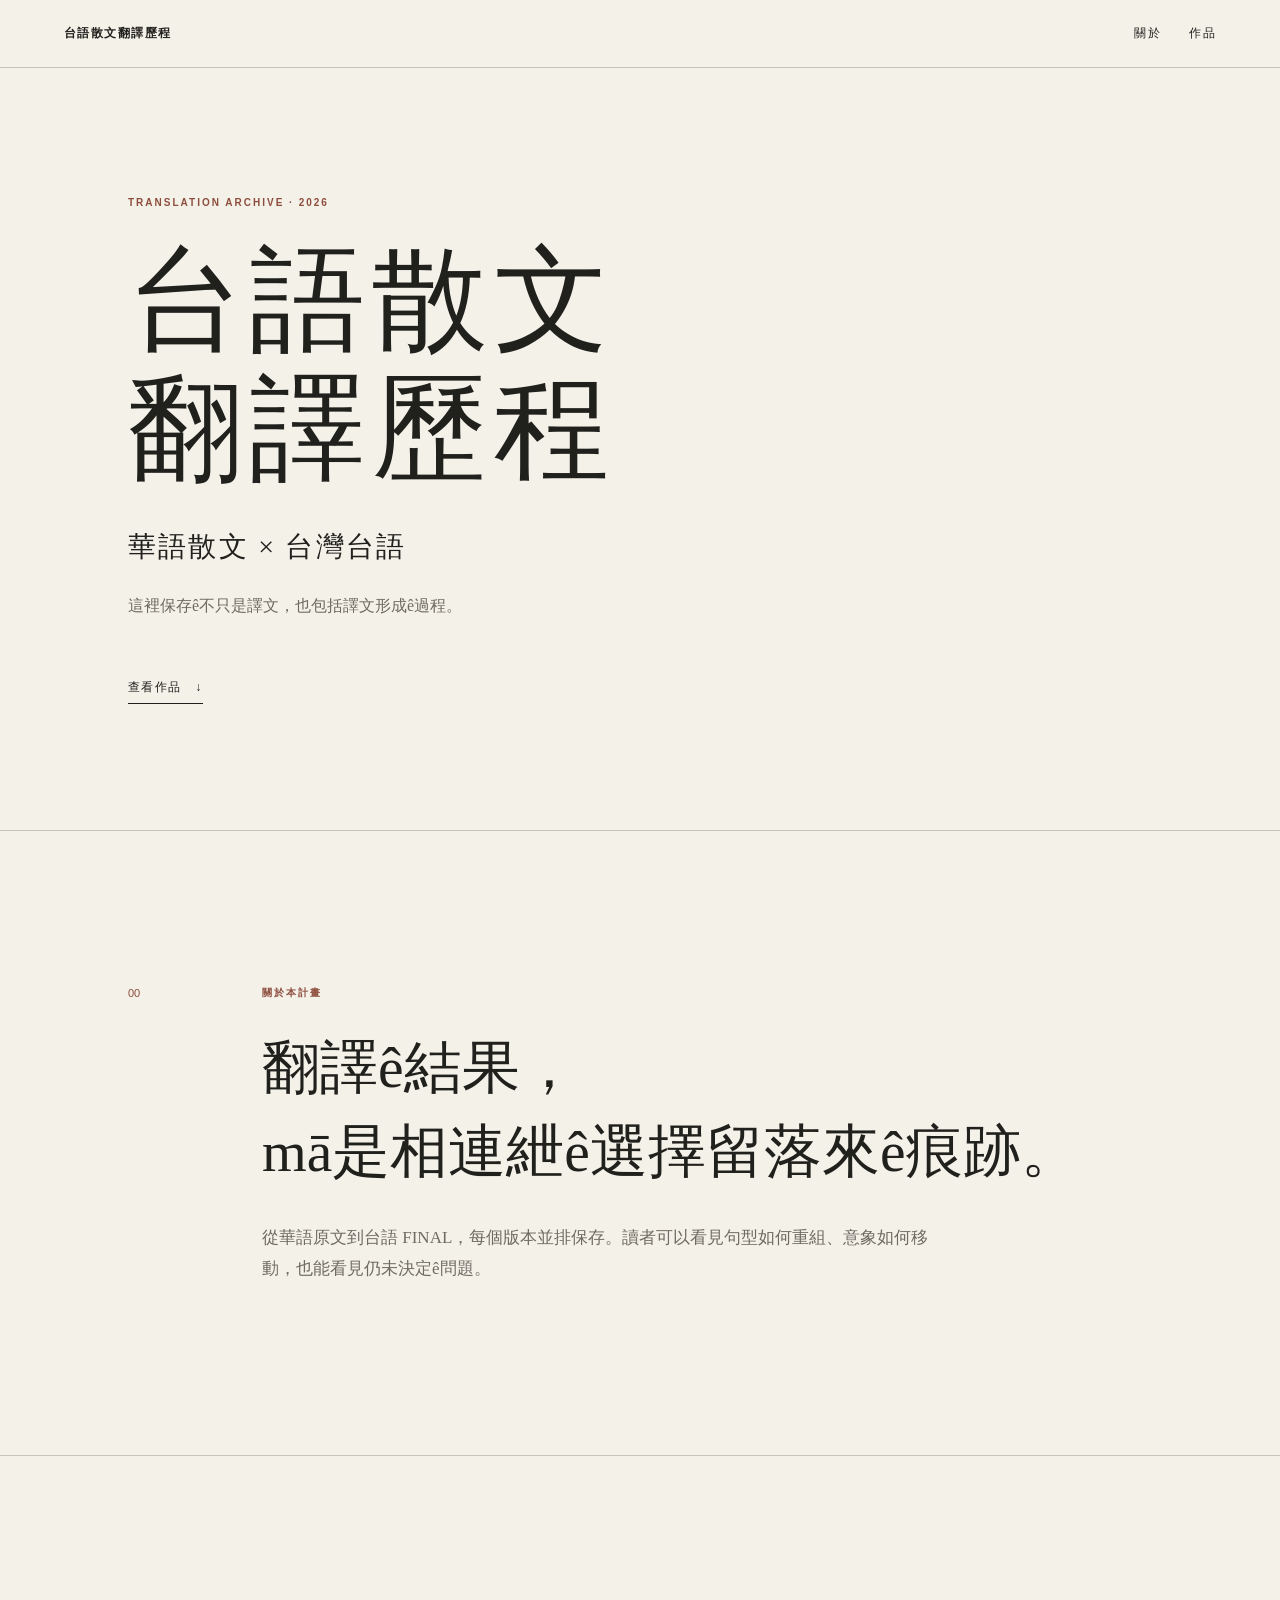
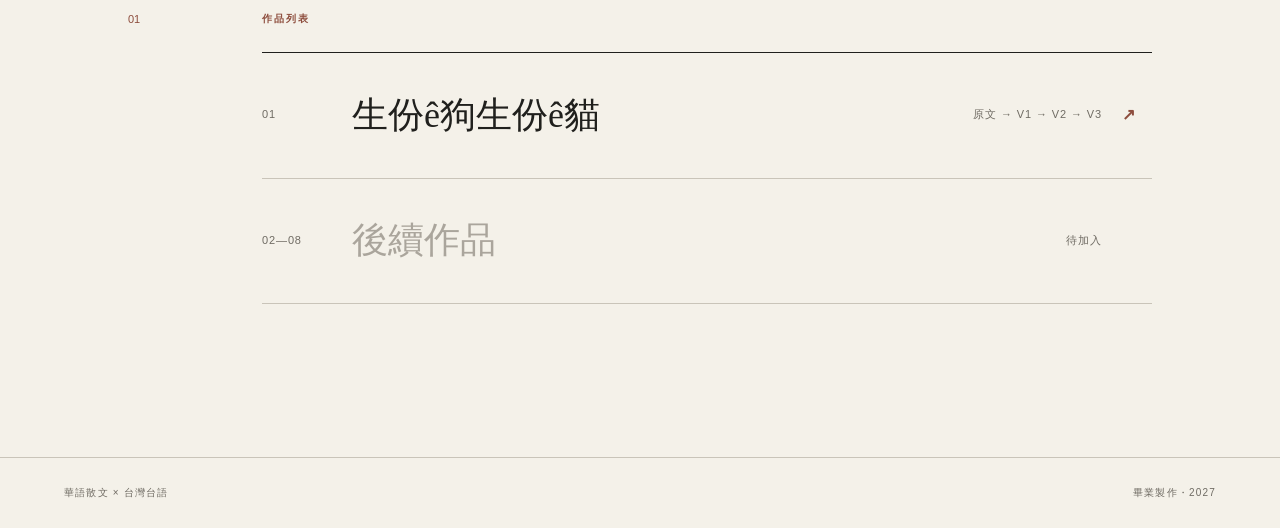
==== index.html @ c0018b07 "Update index.html" ====
<!doctype html><html lang="zh-Hant"><head><meta charset="utf-8"><meta name="viewport" content="width=device-width,initial-scale=1"><meta name="description" content="華語散文到台灣台語ê翻譯歷程。"><title>台語散文翻譯歷程</title><link rel="stylesheet" href="assets/style.css"></head>
<body><header class="site-header"><a class="wordmark" href="index.html">台語散文翻譯歷程</a><nav><a href="#about">關於</a><a href="#works">作品</a></nav></header>
<main><section class="hero"><p class="eyebrow">TRANSLATION ARCHIVE · 2026</p><h1>台語散文<br>翻譯歷程</h1><p class="hero-subtitle">華語散文 × 台灣台語</p><p class="lead">這裡保存ê不只是譯文，也包括譯文形成ê過程。</p><a class="text-link" href="#works">查看作品　↓</a></section>
<section class="statement" id="about"><span class="section-index">00</span><div><p class="section-label">關於本計畫</p><h2>翻譯ê結果，<br>mā是相連紲ê選擇留落來ê痕跡。</h2><p>從華語原文到台語 FINAL，每個版本並排保存。讀者可以看見句型如何重組、意象如何移動，也能看見仍未決定ê問題。</p></div></section>
<section class="works" id="works"><span class="section-index">01</span><div class="works-body"><p class="section-label">作品列表</p><a class="work-row" href="works/sing-hun-e-kau-sing-hun-e-niau.html"><span>01</span><strong>生份ê狗生份ê貓</strong><small>原文 → V1 → V2 → V3</small><b>↗</b></a><div class="work-row pending"><span>02—08</span><strong>後續作品</strong><small>待加入</small></div></div></section></main>
<footer><span>華語散文 × 台灣台語</span><span>畢業製作・2027</span></footer></body></html>
---- assets/style.css ----
:root{--paper:#f4f1e9;--ink:#20201d;--soft:#6f6b63;--line:#c9c4b9;--accent:#8d4d3d;--blue:#64747a;--serif:"Noto Serif TC","Source Han Serif TC","PMingLiU",serif;--sans:"Noto Sans TC","PingFang TC","Microsoft JhengHei",sans-serif}
*{box-sizing:border-box}html{scroll-behavior:smooth}body{margin:0;background:var(--paper);color:var(--ink);font-family:var(--sans);line-height:1.8}a{color:inherit}.site-header{height:68px;padding:0 clamp(22px,5vw,76px);display:flex;align-items:center;justify-content:space-between;border-bottom:1px solid var(--line);font-size:12px;letter-spacing:.12em}.site-header nav{display:flex;gap:28px}.site-header a{text-decoration:none}.wordmark{font-family:var(--serif);font-weight:700}
.hero{min-height:78vh;padding:clamp(90px,14vh,150px) clamp(24px,10vw,150px);display:flex;flex-direction:column;justify-content:center}.eyebrow,.section-label{margin:0 0 24px;color:var(--accent);font-size:10px;font-weight:700;letter-spacing:.2em}.hero h1,.work-hero h1{margin:0;font-family:var(--serif);font-size:clamp(54px,9vw,126px);font-weight:500;line-height:1.12;letter-spacing:.06em}.hero-subtitle{margin:28px 0 4px;font-family:var(--serif);font-size:clamp(19px,2.4vw,28px);letter-spacing:.08em}.lead{max-width:520px;color:var(--soft);font-family:var(--serif);font-size:16px}.text-link{width:max-content;margin-top:40px;padding-bottom:4px;border-bottom:1px solid;text-decoration:none;font-size:12px;letter-spacing:.12em}
.statement,.works{display:grid;grid-template-columns:70px minmax(0,1fr);gap:5vw;padding:clamp(90px,12vw,160px) clamp(24px,10vw,150px);border-top:1px solid var(--line)}.section-index,.chapter-head>span{color:var(--accent);font-size:11px}.statement h2,.chapter h2{margin:0 0 30px;font:500 clamp(30px,4.5vw,58px)/1.45 var(--serif)}.statement>div>p:last-child{max-width:680px;color:var(--soft);font-family:var(--serif);font-size:17px}.work-row{min-height:126px;display:grid;grid-template-columns:70px minmax(220px,1fr) auto 30px;gap:20px;align-items:center;border-top:1px solid var(--ink);text-decoration:none}.work-row:last-child{border-bottom:1px solid var(--line)}.work-row>span,.work-row small{color:var(--soft);font-size:11px;letter-spacing:.08em}.work-row strong{font:500 clamp(23px,3vw,36px) var(--serif)}.work-row b{color:var(--accent)}.work-row.pending{color:#aaa59c;border-color:var(--line)}
footer{padding:26px clamp(22px,5vw,76px);display:flex;justify-content:space-between;border-top:1px solid var(--line);color:var(--soft);font-size:10px;letter-spacing:.12em}
.work-hero{padding:100px clamp(24px,10vw,150px) 80px}.work-hero h1{font-size:clamp(50px,8vw,105px)}.work-hero>p:last-child{color:var(--soft);font-family:var(--serif);letter-spacing:.08em}.local-nav{position:sticky;top:0;z-index:3;display:flex;overflow:auto;padding:0 clamp(20px,10vw,150px);background:rgba(244,241,233,.97);border-block:1px solid var(--line)}.local-nav a{flex:0 0 auto;padding:14px 24px 14px 0;margin-right:28px;text-decoration:none;color:var(--soft);font-size:11px;letter-spacing:.06em}
.chapter{padding:clamp(82px,10vw,140px) clamp(24px,10vw,150px);border-bottom:1px solid var(--line)}.chapter-head{display:grid;grid-template-columns:70px 1fr;gap:4vw}.chapter-head h2{font-size:clamp(30px,4vw,50px)}.version-tabs{display:flex;gap:0;margin:44px 0 0;border-bottom:1px solid var(--ink)}button{font:inherit;color:inherit}.version-tabs button,.filter-row button,.compare-controls button{appearance:none;border:0;background:none;cursor:pointer}.version-tabs button{min-width:88px;padding:14px 20px;border-top:1px solid var(--line);border-left:1px solid var(--line);font-size:12px}.version-tabs button:last-child{border-right:1px solid var(--line)}.version-tabs button.active{background:var(--ink);color:var(--paper)}
.reading-paper{min-height:420px;padding:36px clamp(12px,6vw,90px) 70px;background:#f8f6f0}.reading-status{margin:0;color:var(--soft);font-size:11px;text-align:right}.prose{max-width:720px;margin:65px auto 0;font:400 clamp(18px,2vw,21px)/2.15 var(--serif);letter-spacing:.035em}.prose p{margin:0 0 2em}.prose .empty{color:#aaa59c;text-align:center}.compare-controls{display:flex;gap:12px;margin-top:26px}.compare-controls button{padding:10px 16px;border:1px solid var(--line);font-size:11px;letter-spacing:.06em}.diff-panel{margin-top:22px;border-top:2px solid var(--ink)}.diff-panel[hidden]{display:none}.diff-head{display:flex;justify-content:space-between;align-items:center;padding:18px 0}.diff-head h3{font:500 20px var(--serif)}.diff-head button{border:0;background:none;cursor:pointer}.diff-row{display:grid;grid-template-columns:100px 1fr 1fr;border-top:1px solid var(--line)}.diff-row>*{margin:0;padding:20px}.diff-row>p{border-left:1px solid var(--line);font-family:var(--serif)}.diff-row small{display:block;color:var(--soft);font:10px var(--sans);margin-bottom:10px}del{text-decoration-color:#9a746a;text-decoration-thickness:1px;background:#eee4df}ins{text-decoration:none;border-bottom:2px solid #92a4a7;background:#e6eceb}
.timeline{display:grid;grid-template-columns:repeat(3,1fr);padding:0;margin:52px 0;list-style:none;border-top:1px solid var(--ink)}.timeline li{position:relative;padding:28px 26px 12px 0;border-right:1px solid var(--line)}.timeline li:before{content:"";position:absolute;top:-5px;left:0;width:9px;height:9px;background:var(--accent);border-radius:50%}.timeline b{font:500 28px var(--serif)}.timeline p{max-width:220px;color:var(--soft)}.method-note{max-width:760px;padding-left:18px;border-left:2px solid var(--line);color:var(--soft);font-size:12px}
.filter-row{display:flex;flex-wrap:wrap;gap:8px;margin:42px 0 22px}.filter-row button{padding:7px 12px;border-bottom:1px solid var(--line);color:var(--soft);font-size:11px}.filter-row button.active{color:var(--ink);border-color:var(--ink)}.case-item{border-top:1px solid var(--line)}.case-item:last-child{border-bottom:1px solid var(--line)}.case-item summary{display:grid;grid-template-columns:110px 1fr auto;gap:20px;align-items:center;padding:26px 0;cursor:pointer;list-style:none}.case-item summary::-webkit-details-marker{display:none}.case-item summary strong{font:500 clamp(20px,2.5vw,29px) var(--serif)}.case-tag{color:var(--accent);font-size:10px;letter-spacing:.08em}.open-word{color:var(--soft);font-size:10px}.case-item[open] .open-word{font-size:0}.case-item[open] .open-word:after{content:"收合";font-size:10px}.case-body{padding:10px 0 46px 130px;max-width:950px}.case-body dl{display:grid;grid-template-columns:65px 1fr;margin:0}.case-body dt,.case-body dd{margin:0;padding:13px 0;border-top:1px solid var(--line)}.case-body dt{color:var(--soft);font-size:10px}.case-body dd{font-family:var(--serif);font-size:17px}.case-body>p{max-width:720px}.strategy{padding:18px;border-left:2px solid var(--accent);background:#eeeae1}.strategy b{display:block;color:var(--soft);font-size:10px}.featured{margin:34px 0;border-top:2px solid var(--accent);border-bottom:2px solid var(--accent)}.spectrum{display:grid;grid-template-columns:auto 1fr auto;align-items:center;gap:12px;margin:30px 0;color:var(--soft);font-size:10px}.spectrum i{height:1px;background:linear-gradient(90deg,var(--accent),var(--blue))}.small-cases{margin-top:80px}.small-cases h3{font:500 26px var(--serif)}.small-case-list{display:grid;grid-template-columns:1fr 1fr}.small-case-list>div{padding:22px 16px 18px 0;border-top:1px solid var(--line)}.small-case-list strong{margin-left:18px;font-family:var(--serif)}.small-case-list p{margin:8px 0 0;font-family:var(--serif)}.small-case-list small{color:var(--soft);font-family:var(--sans)}
.questions{background:#ebe7dd}.questions .chapter-head>div>p:last-child{color:var(--soft)}.question-list{margin:45px 0 0 110px}.question-list article{display:grid;grid-template-columns:minmax(190px,1fr) 2fr;gap:30px;padding:24px 0;border-top:1px solid var(--line)}.question-list h3{margin:0;font:500 18px var(--serif)}.question-list p{margin:0;color:var(--soft);font-size:13px}.bottom-nav{display:flex;justify-content:space-between;padding:40px clamp(24px,10vw,150px);font-size:11px}.bottom-nav a{text-decoration:none}
@media(max-width:720px){.site-header{height:58px}.site-header nav{gap:14px}.hero{min-height:70vh;padding-top:80px}.hero h1{font-size:clamp(48px,17vw,74px)}.statement,.works{grid-template-columns:1fr}.section-index{margin-bottom:8px}.work-row{grid-template-columns:38px 1fr 20px;padding:20px 0}.work-row small{grid-column:2}.work-row b{grid-column:3;grid-row:1}.local-nav{padding-inline:20px}.chapter,.work-hero{padding-inline:22px}.chapter-head{grid-template-columns:38px 1fr}.reading-paper{padding:22px 18px 50px}.reading-status{text-align:left}.version-tabs{overflow:auto}.version-tabs button{min-width:70px;padding-inline:15px}.compare-controls{display:grid}.diff-row{grid-template-columns:1fr}.diff-row>b{padding-bottom:4px}.diff-row>p{border-left:0;padding-top:8px}.timeline{grid-template-columns:1fr;border-top:0}.timeline li{padding:18px 0;border-top:1px solid var(--line);border-right:0}.timeline li:before{display:none}.case-item summary{grid-template-columns:64px 1fr auto;gap:10px}.case-body{padding-left:0}.small-case-list{grid-template-columns:1fr}.question-list{margin-left:0}.question-list article{grid-template-columns:1fr;gap:8px}.bottom-nav{padding-inline:22px}footer{display:block}footer span{display:block}}
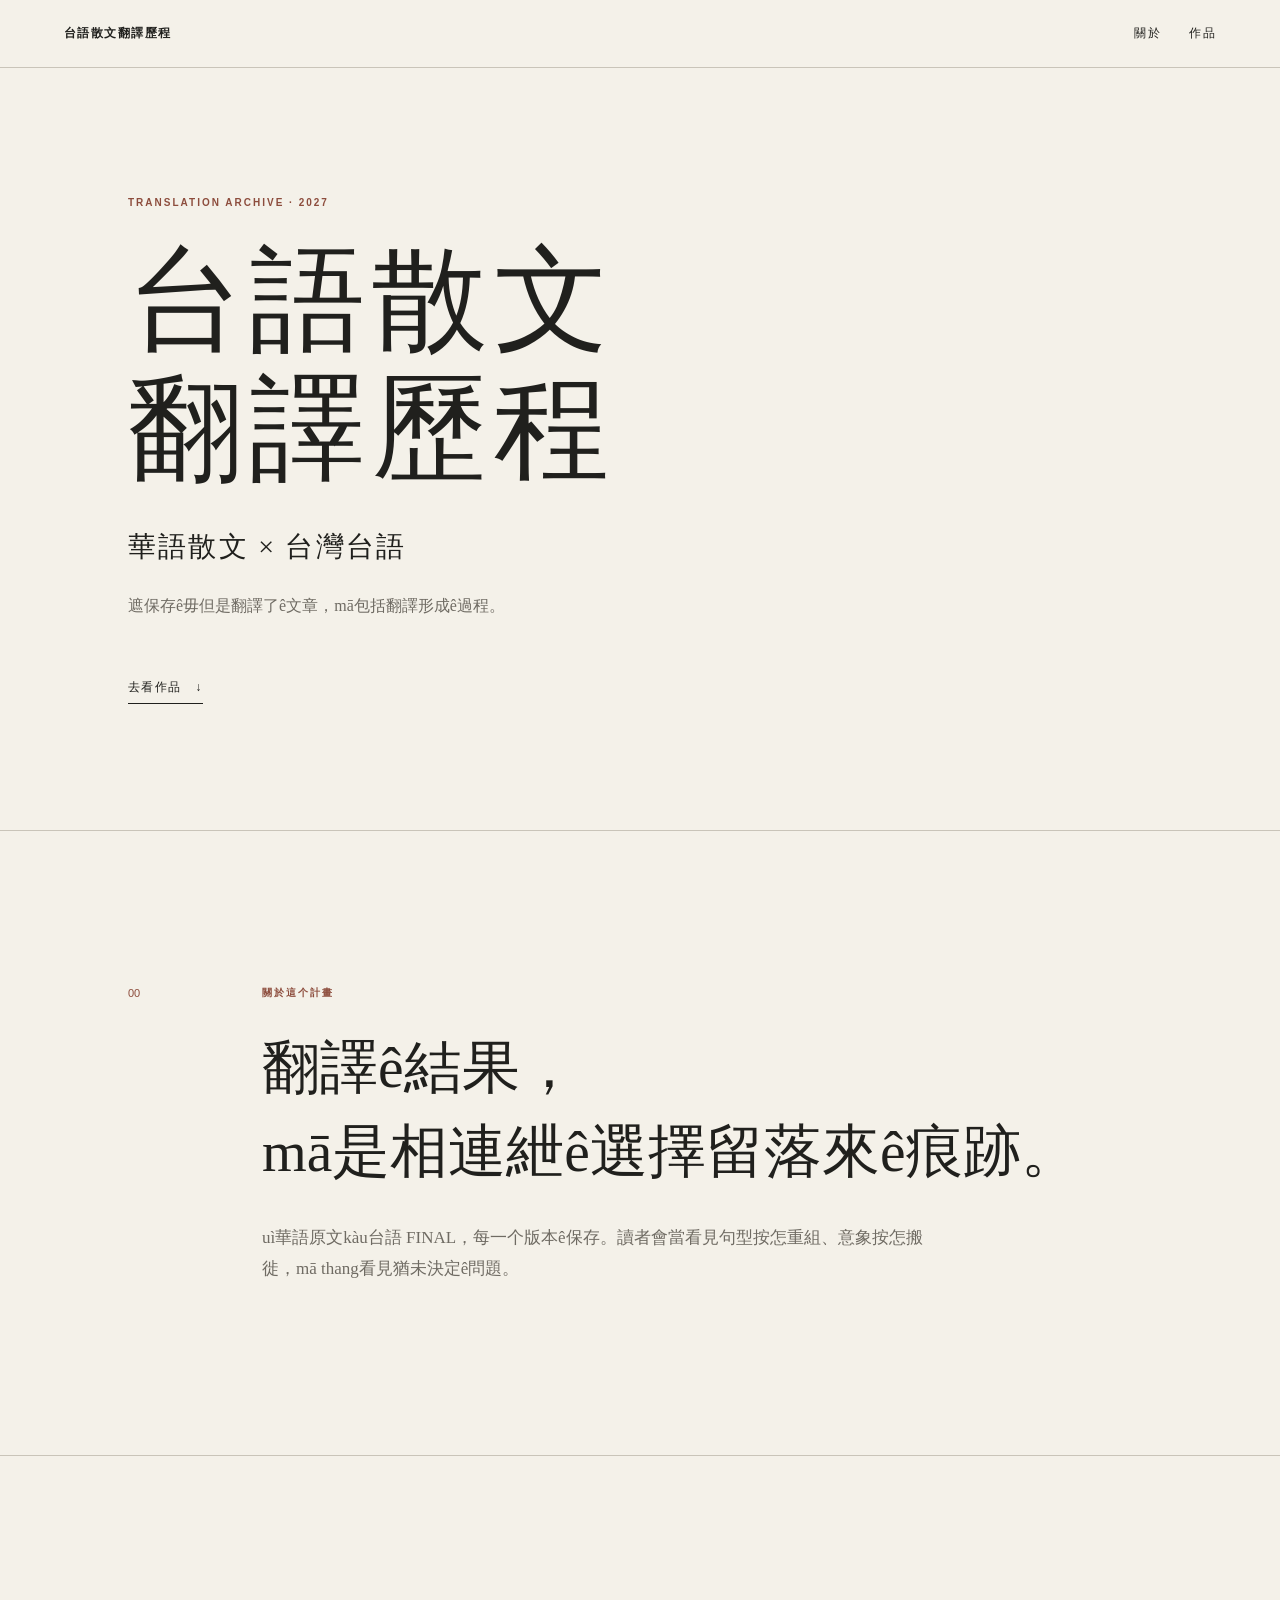
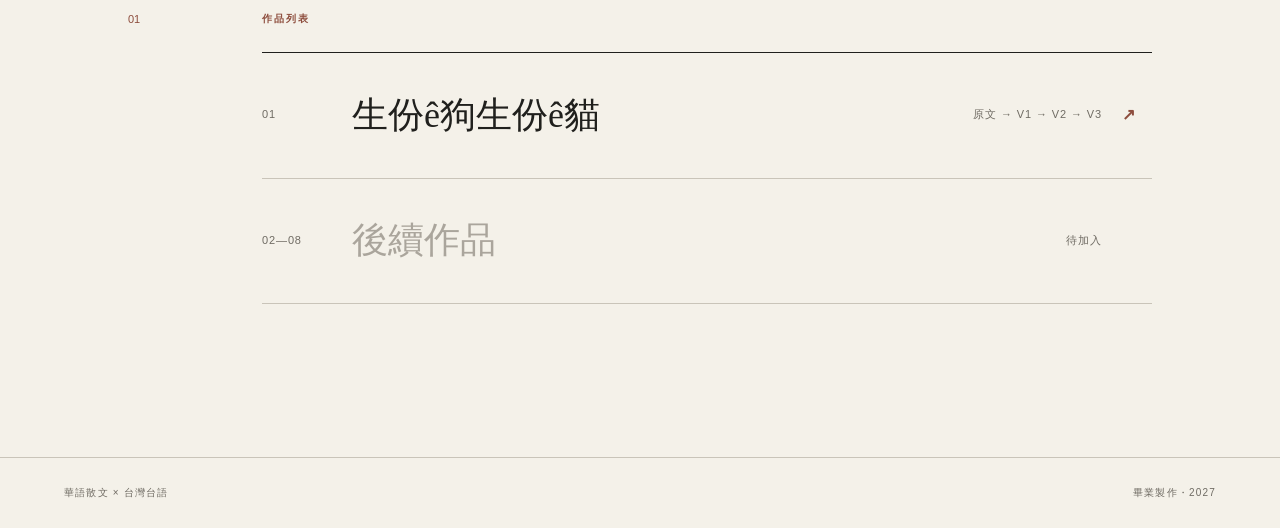
==== commit acfc6646: "Update index.html" ====
--- a/index.html
+++ b/index.html
@@ -1,6 +1,6 @@
 <!doctype html><html lang="zh-Hant"><head><meta charset="utf-8"><meta name="viewport" content="width=device-width,initial-scale=1"><meta name="description" content="華語散文到台灣台語ê翻譯歷程。"><title>台語散文翻譯歷程</title><link rel="stylesheet" href="assets/style.css"></head>
 <body><header class="site-header"><a class="wordmark" href="index.html">台語散文翻譯歷程</a><nav><a href="#about">關於</a><a href="#works">作品</a></nav></header>
-<main><section class="hero"><p class="eyebrow">TRANSLATION ARCHIVE · 2026</p><h1>台語散文<br>翻譯歷程</h1><p class="hero-subtitle">華語散文 × 台灣台語</p><p class="lead">這裡保存ê不只是譯文，也包括譯文形成ê過程。</p><a class="text-link" href="#works">查看作品　↓</a></section>
-<section class="statement" id="about"><span class="section-index">00</span><div><p class="section-label">關於本計畫</p><h2>翻譯ê結果，<br>mā是相連紲ê選擇留落來ê痕跡。</h2><p>從華語原文到台語 FINAL，每個版本並排保存。讀者可以看見句型如何重組、意象如何移動，也能看見仍未決定ê問題。</p></div></section>
+<main><section class="hero"><p class="eyebrow">TRANSLATION ARCHIVE · 2027</p><h1>台語散文<br>翻譯歷程</h1><p class="hero-subtitle">華語散文 × 台灣台語</p><p class="lead">遮保存ê毋但是翻譯了ê文章，mā包括翻譯形成ê過程。</p><a class="text-link" href="#works">去看作品　↓</a></section>
+<section class="statement" id="about"><span class="section-index">00</span><div><p class="section-label">關於這个計畫</p><h2>翻譯ê結果，<br>mā是相連紲ê選擇留落來ê痕跡。</h2><p>uì華語原文kàu台語 FINAL，每一个版本ê保存。讀者會當看見句型按怎重組、意象按怎搬徙，mā thang看見猶未決定ê問題。</p></div></section>
 <section class="works" id="works"><span class="section-index">01</span><div class="works-body"><p class="section-label">作品列表</p><a class="work-row" href="works/sing-hun-e-kau-sing-hun-e-niau.html"><span>01</span><strong>生份ê狗生份ê貓</strong><small>原文 → V1 → V2 → V3</small><b>↗</b></a><div class="work-row pending"><span>02—08</span><strong>後續作品</strong><small>待加入</small></div></div></section></main>
 <footer><span>華語散文 × 台灣台語</span><span>畢業製作・2027</span></footer></body></html>
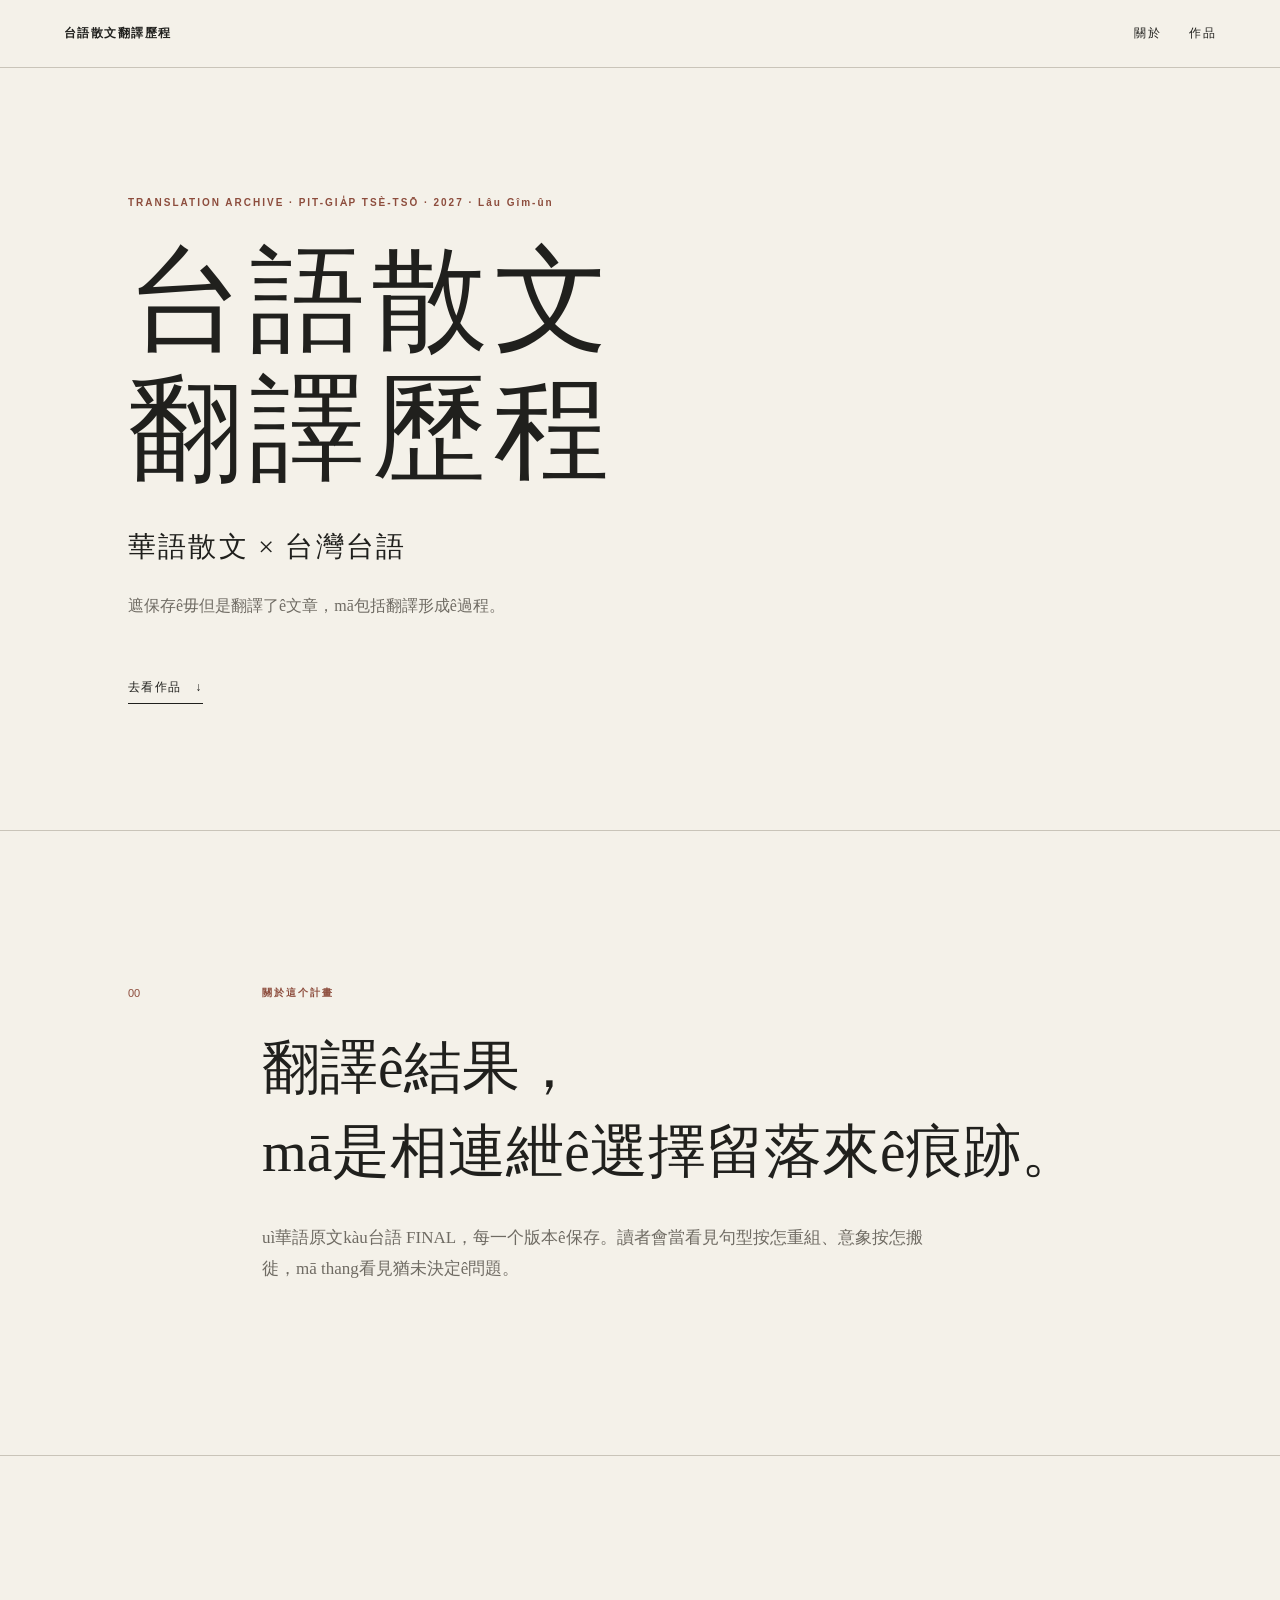
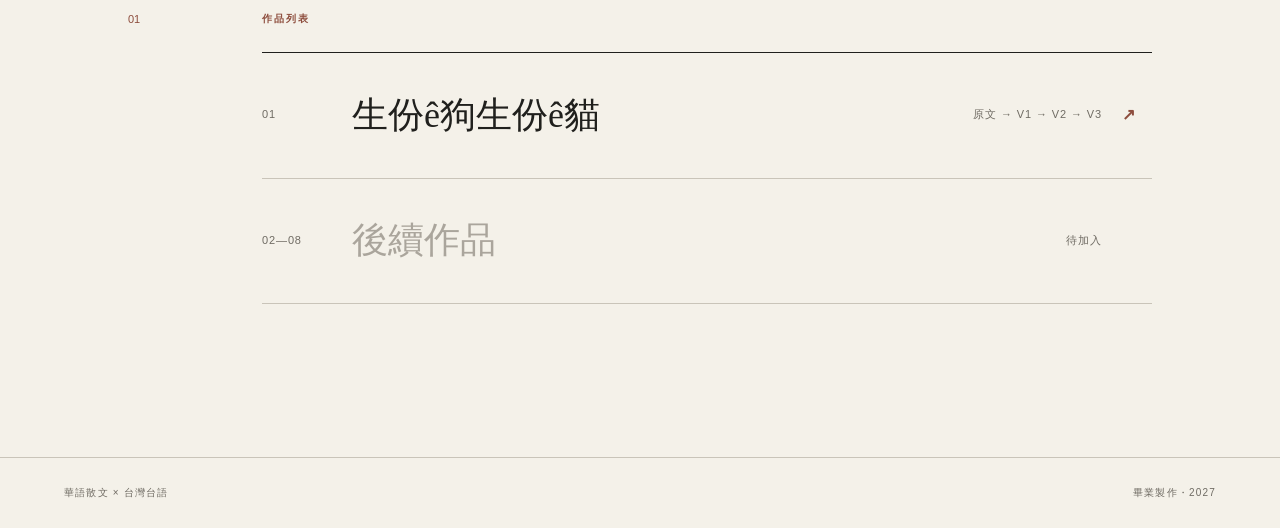
==== commit 9770b62e: "Update index.html" ====
--- a/index.html
+++ b/index.html
@@ -1,6 +1,6 @@
 <!doctype html><html lang="zh-Hant"><head><meta charset="utf-8"><meta name="viewport" content="width=device-width,initial-scale=1"><meta name="description" content="華語散文到台灣台語ê翻譯歷程。"><title>台語散文翻譯歷程</title><link rel="stylesheet" href="assets/style.css"></head>
 <body><header class="site-header"><a class="wordmark" href="index.html">台語散文翻譯歷程</a><nav><a href="#about">關於</a><a href="#works">作品</a></nav></header>
-<main><section class="hero"><p class="eyebrow">TRANSLATION ARCHIVE · 2027</p><h1>台語散文<br>翻譯歷程</h1><p class="hero-subtitle">華語散文 × 台灣台語</p><p class="lead">遮保存ê毋但是翻譯了ê文章，mā包括翻譯形成ê過程。</p><a class="text-link" href="#works">去看作品　↓</a></section>
+<main><section class="hero"><p class="eyebrow">TRANSLATION ARCHIVE · PIT-GIA̍P TSÈ-TSŌ · 2027 · Lâu Gîm-ûn </p><h1>台語散文<br>翻譯歷程</h1><p class="hero-subtitle">華語散文 × 台灣台語</p><p class="lead">遮保存ê毋但是翻譯了ê文章，mā包括翻譯形成ê過程。</p><a class="text-link" href="#works">去看作品　↓</a></section>
 <section class="statement" id="about"><span class="section-index">00</span><div><p class="section-label">關於這个計畫</p><h2>翻譯ê結果，<br>mā是相連紲ê選擇留落來ê痕跡。</h2><p>uì華語原文kàu台語 FINAL，每一个版本ê保存。讀者會當看見句型按怎重組、意象按怎搬徙，mā thang看見猶未決定ê問題。</p></div></section>
 <section class="works" id="works"><span class="section-index">01</span><div class="works-body"><p class="section-label">作品列表</p><a class="work-row" href="works/sing-hun-e-kau-sing-hun-e-niau.html"><span>01</span><strong>生份ê狗生份ê貓</strong><small>原文 → V1 → V2 → V3</small><b>↗</b></a><div class="work-row pending"><span>02—08</span><strong>後續作品</strong><small>待加入</small></div></div></section></main>
 <footer><span>華語散文 × 台灣台語</span><span>畢業製作・2027</span></footer></body></html>
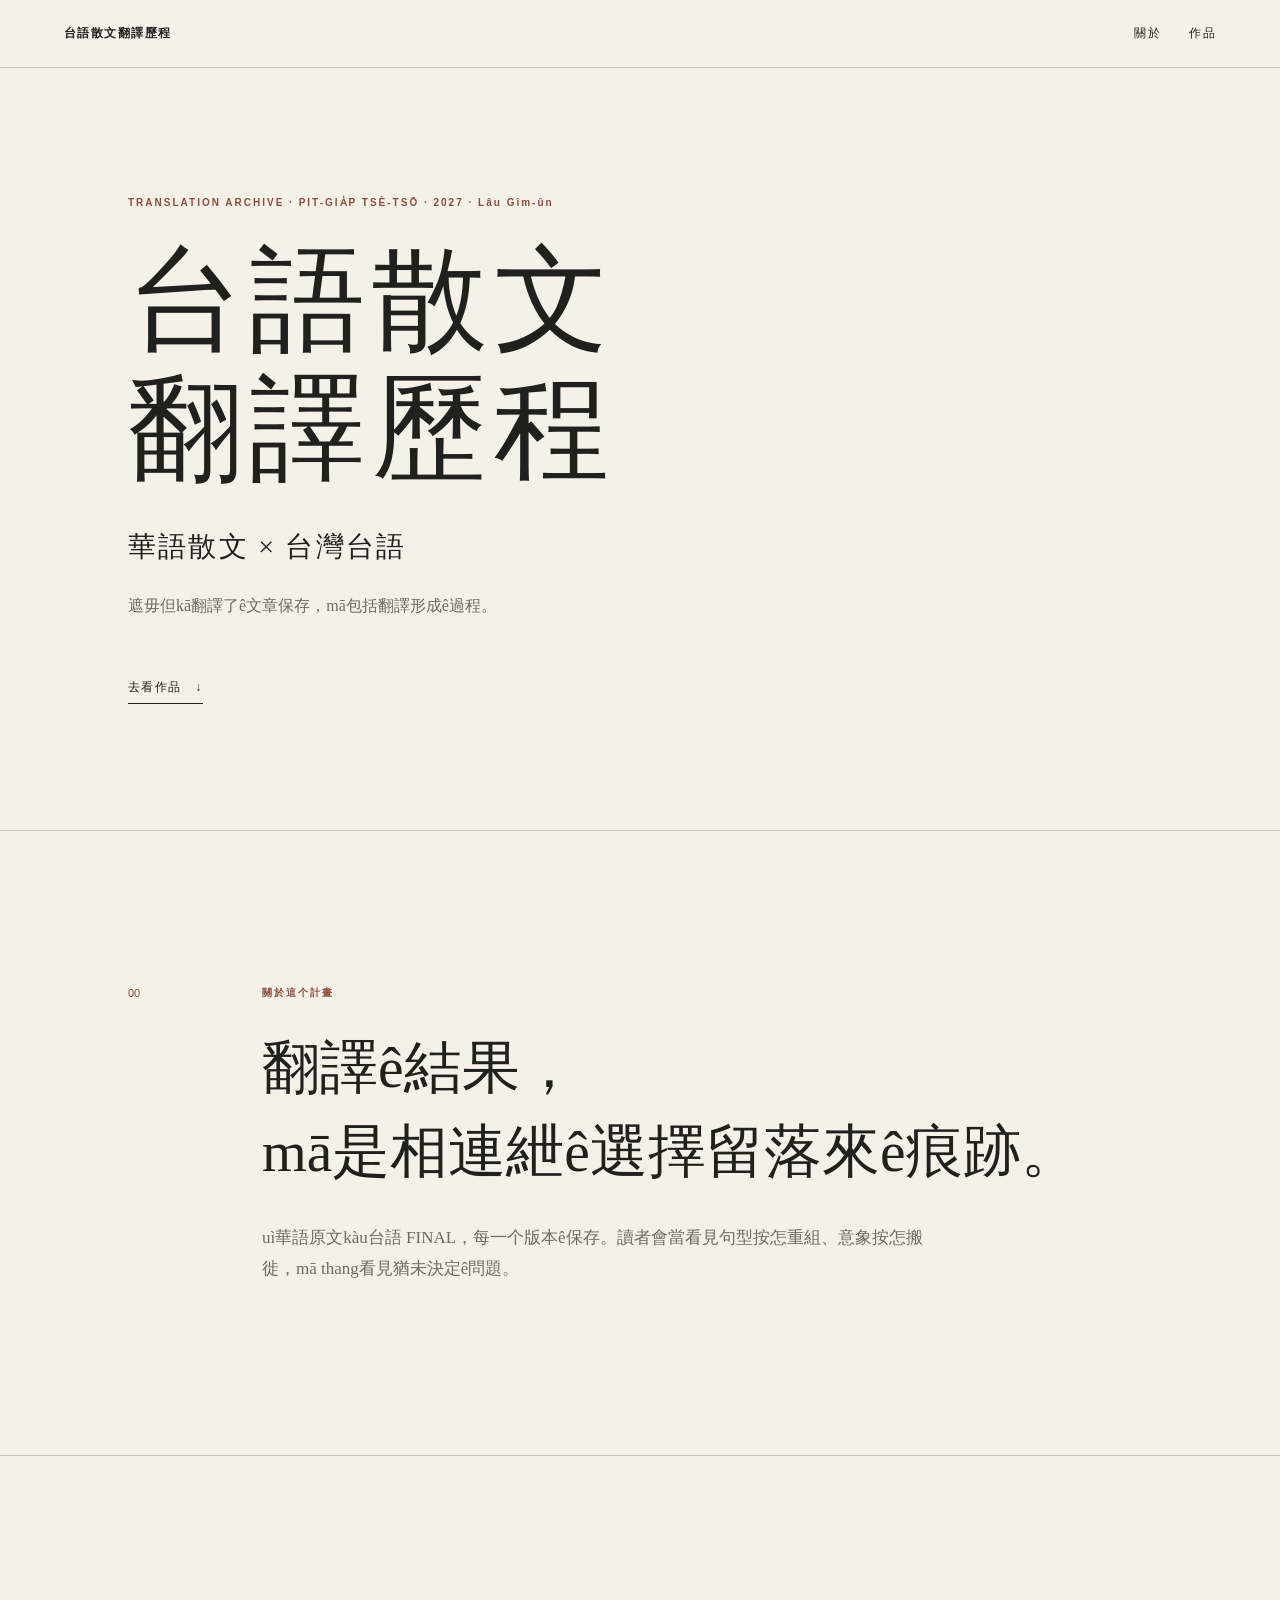
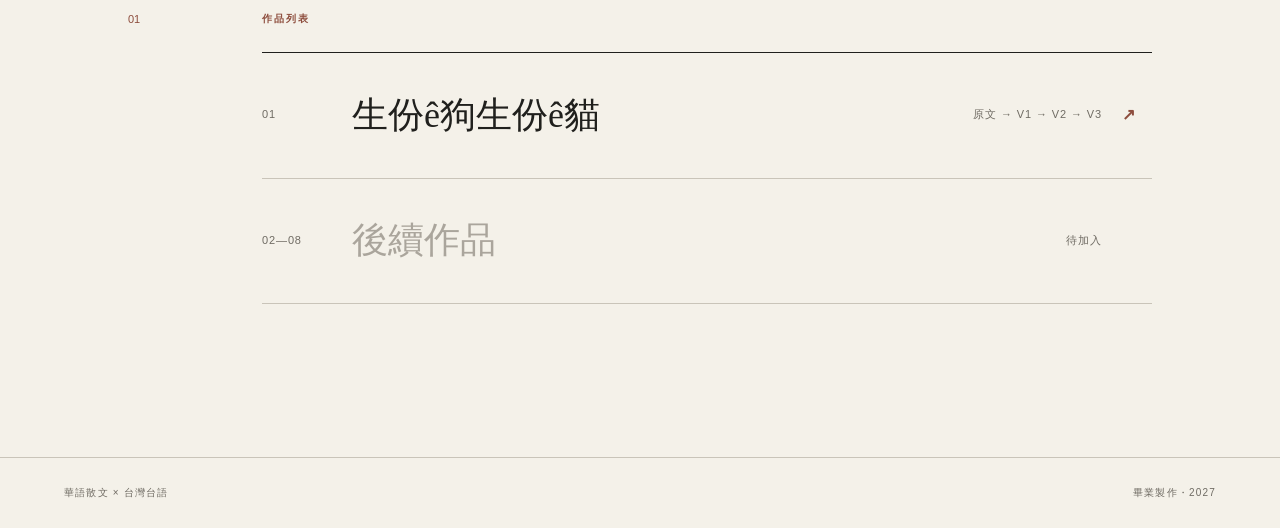
==== commit ceb8d297: "Update index.html" ====
--- a/index.html
+++ b/index.html
@@ -1,6 +1,6 @@
 <!doctype html><html lang="zh-Hant"><head><meta charset="utf-8"><meta name="viewport" content="width=device-width,initial-scale=1"><meta name="description" content="華語散文到台灣台語ê翻譯歷程。"><title>台語散文翻譯歷程</title><link rel="stylesheet" href="assets/style.css"></head>
 <body><header class="site-header"><a class="wordmark" href="index.html">台語散文翻譯歷程</a><nav><a href="#about">關於</a><a href="#works">作品</a></nav></header>
-<main><section class="hero"><p class="eyebrow">TRANSLATION ARCHIVE · PIT-GIA̍P TSÈ-TSŌ · 2027 · Lâu Gîm-ûn </p><h1>台語散文<br>翻譯歷程</h1><p class="hero-subtitle">華語散文 × 台灣台語</p><p class="lead">遮保存ê毋但是翻譯了ê文章，mā包括翻譯形成ê過程。</p><a class="text-link" href="#works">去看作品　↓</a></section>
+<main><section class="hero"><p class="eyebrow">TRANSLATION ARCHIVE · PIT-GIA̍P TSÈ-TSŌ · 2027 · Lâu Gîm-ûn </p><h1>台語散文<br>翻譯歷程</h1><p class="hero-subtitle">華語散文 × 台灣台語</p><p class="lead">遮毋但kā翻譯了ê文章保存，mā包括翻譯形成ê過程。</p><a class="text-link" href="#works">去看作品　↓</a></section>
 <section class="statement" id="about"><span class="section-index">00</span><div><p class="section-label">關於這个計畫</p><h2>翻譯ê結果，<br>mā是相連紲ê選擇留落來ê痕跡。</h2><p>uì華語原文kàu台語 FINAL，每一个版本ê保存。讀者會當看見句型按怎重組、意象按怎搬徙，mā thang看見猶未決定ê問題。</p></div></section>
 <section class="works" id="works"><span class="section-index">01</span><div class="works-body"><p class="section-label">作品列表</p><a class="work-row" href="works/sing-hun-e-kau-sing-hun-e-niau.html"><span>01</span><strong>生份ê狗生份ê貓</strong><small>原文 → V1 → V2 → V3</small><b>↗</b></a><div class="work-row pending"><span>02—08</span><strong>後續作品</strong><small>待加入</small></div></div></section></main>
 <footer><span>華語散文 × 台灣台語</span><span>畢業製作・2027</span></footer></body></html>
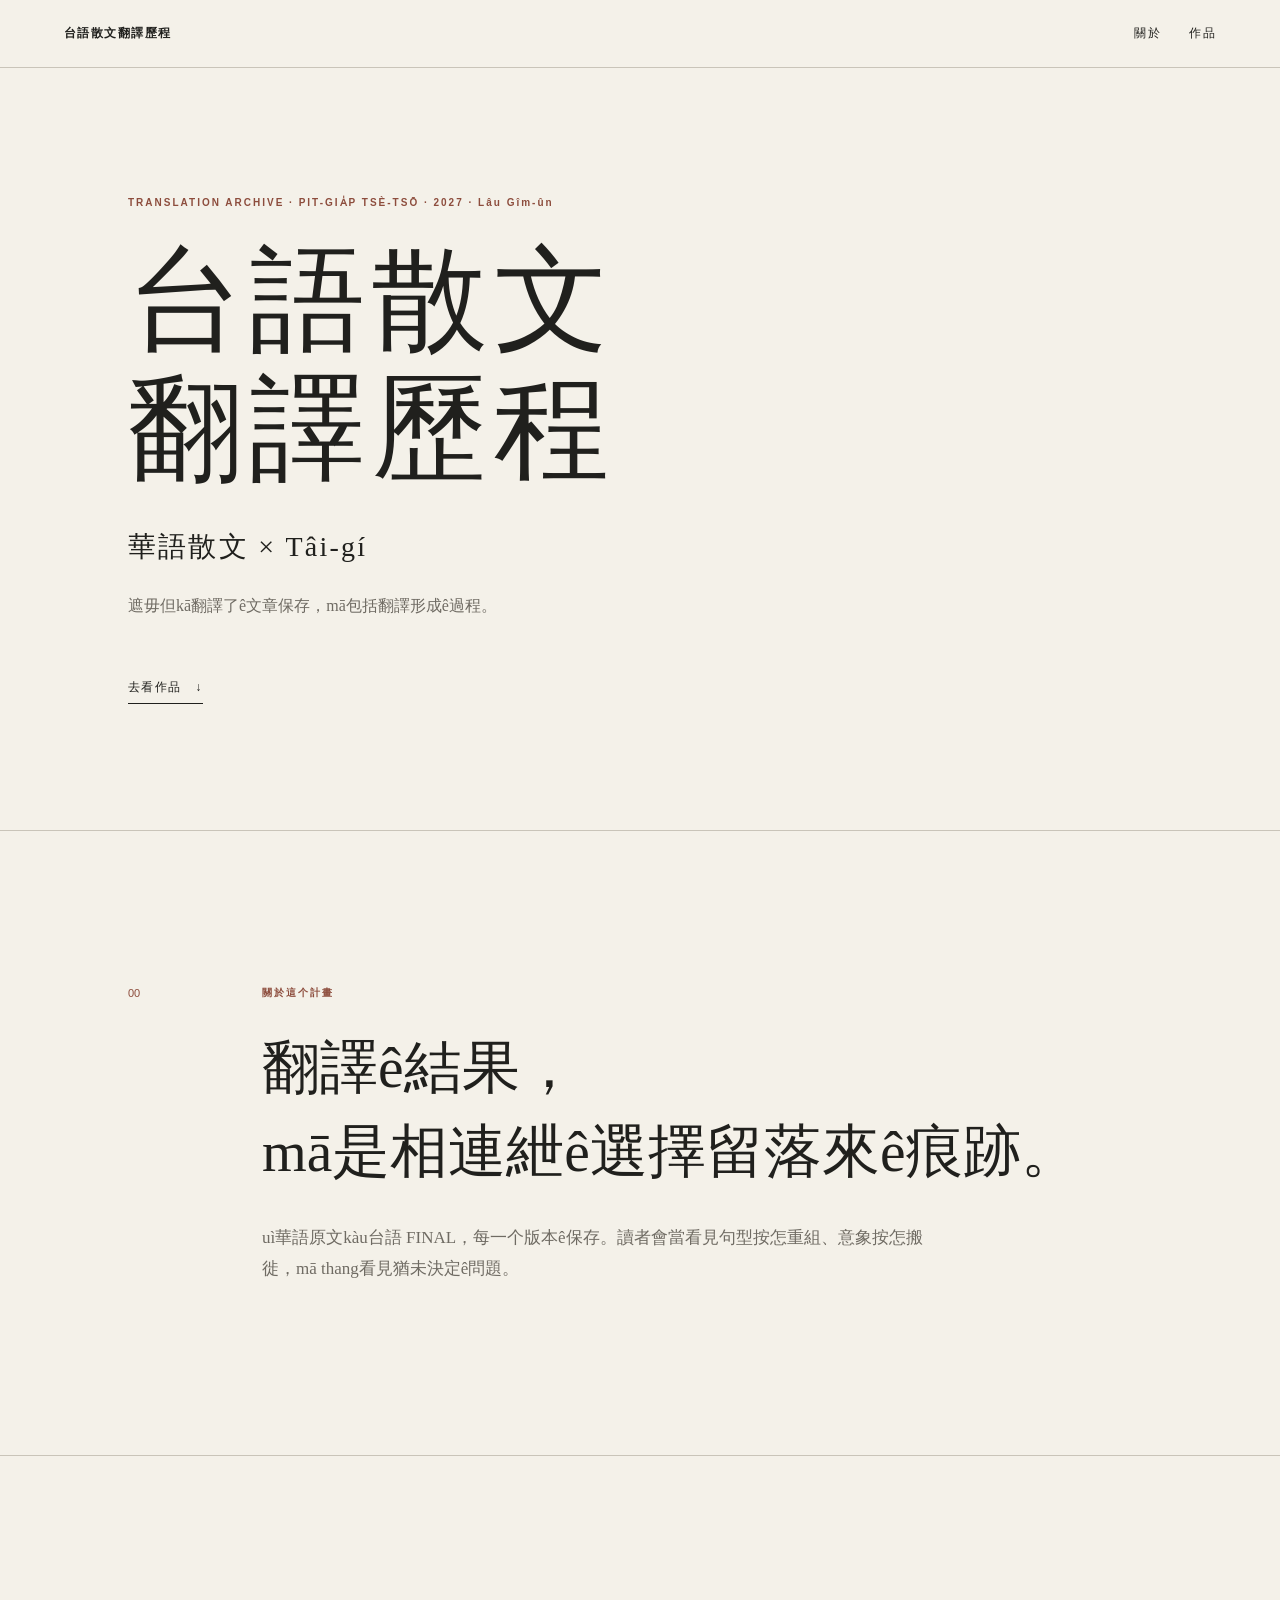
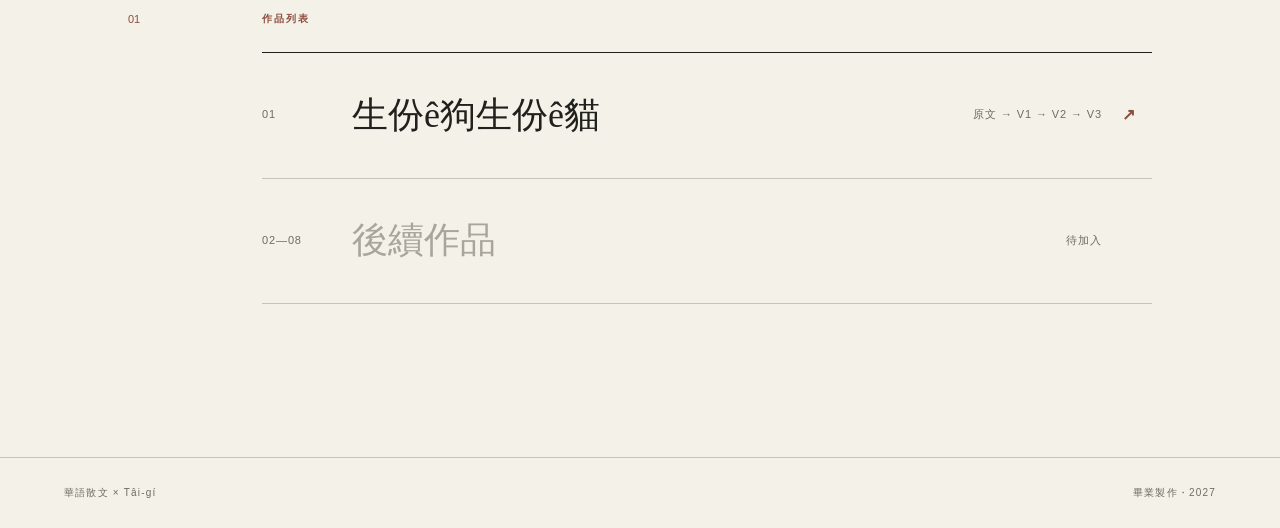
==== commit 128a325a: "Update index.html" ====
--- a/index.html
+++ b/index.html
@@ -1,6 +1,6 @@
-<!doctype html><html lang="zh-Hant"><head><meta charset="utf-8"><meta name="viewport" content="width=device-width,initial-scale=1"><meta name="description" content="華語散文到台灣台語ê翻譯歷程。"><title>台語散文翻譯歷程</title><link rel="stylesheet" href="assets/style.css"></head>
+<!doctype html><html lang="zh-Hant"><head><meta charset="utf-8"><meta name="viewport" content="width=device-width,initial-scale=1"><meta name="description" content="華語散文到台語ê翻譯歷程。"><title>台語散文翻譯歷程</title><link rel="stylesheet" href="assets/style.css"></head>
 <body><header class="site-header"><a class="wordmark" href="index.html">台語散文翻譯歷程</a><nav><a href="#about">關於</a><a href="#works">作品</a></nav></header>
-<main><section class="hero"><p class="eyebrow">TRANSLATION ARCHIVE · PIT-GIA̍P TSÈ-TSŌ · 2027 · Lâu Gîm-ûn </p><h1>台語散文<br>翻譯歷程</h1><p class="hero-subtitle">華語散文 × 台灣台語</p><p class="lead">遮毋但kā翻譯了ê文章保存，mā包括翻譯形成ê過程。</p><a class="text-link" href="#works">去看作品　↓</a></section>
+<main><section class="hero"><p class="eyebrow">TRANSLATION ARCHIVE · PIT-GIA̍P TSÈ-TSŌ · 2027 · Lâu Gîm-ûn </p><h1>台語散文<br>翻譯歷程</h1><p class="hero-subtitle">華語散文 × Tâi-gí</p><p class="lead">遮毋但kā翻譯了ê文章保存，mā包括翻譯形成ê過程。</p><a class="text-link" href="#works">去看作品　↓</a></section>
 <section class="statement" id="about"><span class="section-index">00</span><div><p class="section-label">關於這个計畫</p><h2>翻譯ê結果，<br>mā是相連紲ê選擇留落來ê痕跡。</h2><p>uì華語原文kàu台語 FINAL，每一个版本ê保存。讀者會當看見句型按怎重組、意象按怎搬徙，mā thang看見猶未決定ê問題。</p></div></section>
 <section class="works" id="works"><span class="section-index">01</span><div class="works-body"><p class="section-label">作品列表</p><a class="work-row" href="works/sing-hun-e-kau-sing-hun-e-niau.html"><span>01</span><strong>生份ê狗生份ê貓</strong><small>原文 → V1 → V2 → V3</small><b>↗</b></a><div class="work-row pending"><span>02—08</span><strong>後續作品</strong><small>待加入</small></div></div></section></main>
-<footer><span>華語散文 × 台灣台語</span><span>畢業製作・2027</span></footer></body></html>
+<footer><span>華語散文 × Tâi-gí</span><span>畢業製作・2027</span></footer></body></html>
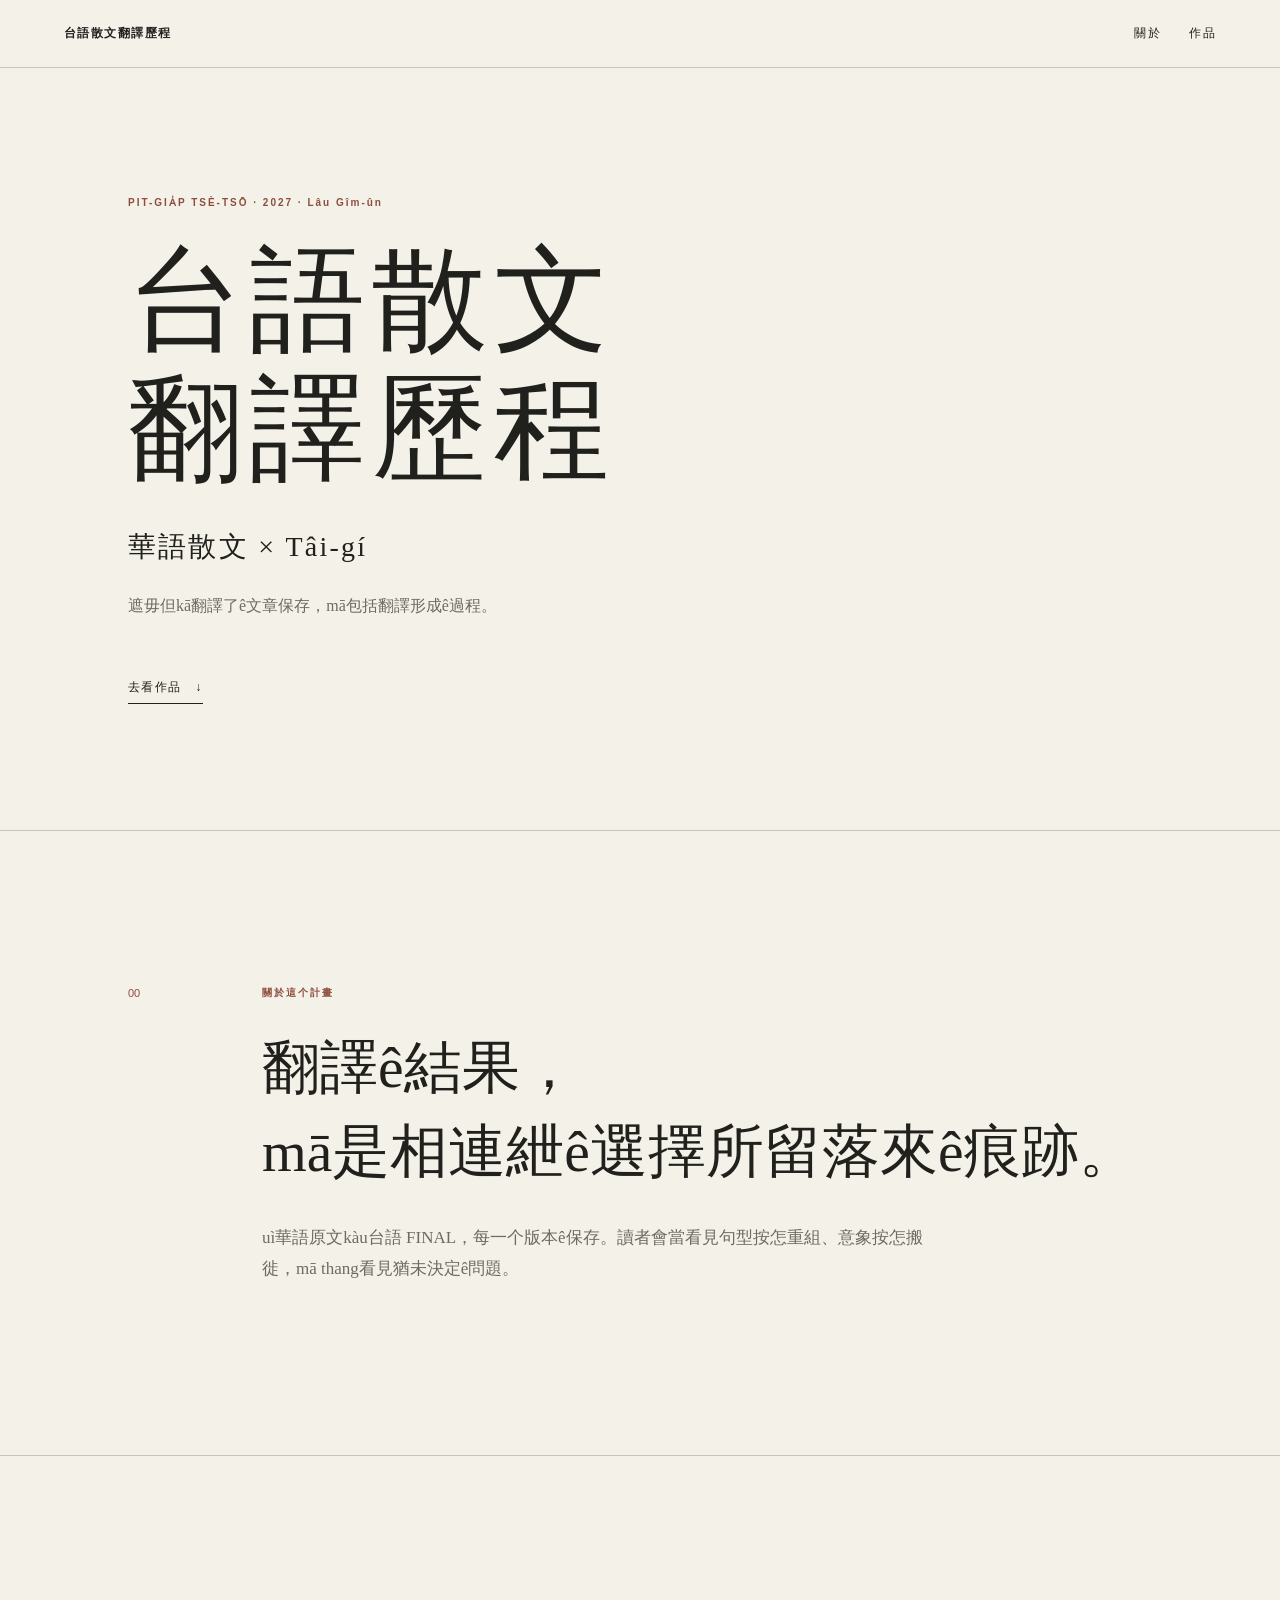
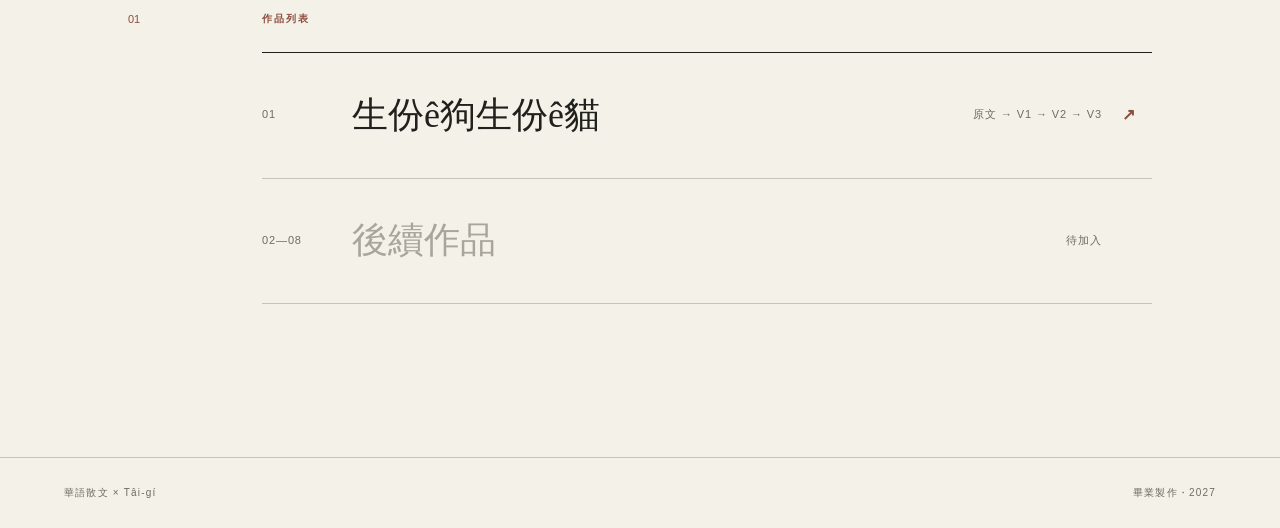
==== commit b4bfd880: "Update index.html" ====
--- a/index.html
+++ b/index.html
@@ -1,6 +1,6 @@
 <!doctype html><html lang="zh-Hant"><head><meta charset="utf-8"><meta name="viewport" content="width=device-width,initial-scale=1"><meta name="description" content="華語散文到台語ê翻譯歷程。"><title>台語散文翻譯歷程</title><link rel="stylesheet" href="assets/style.css"></head>
 <body><header class="site-header"><a class="wordmark" href="index.html">台語散文翻譯歷程</a><nav><a href="#about">關於</a><a href="#works">作品</a></nav></header>
-<main><section class="hero"><p class="eyebrow">TRANSLATION ARCHIVE · PIT-GIA̍P TSÈ-TSŌ · 2027 · Lâu Gîm-ûn </p><h1>台語散文<br>翻譯歷程</h1><p class="hero-subtitle">華語散文 × Tâi-gí</p><p class="lead">遮毋但kā翻譯了ê文章保存，mā包括翻譯形成ê過程。</p><a class="text-link" href="#works">去看作品　↓</a></section>
-<section class="statement" id="about"><span class="section-index">00</span><div><p class="section-label">關於這个計畫</p><h2>翻譯ê結果，<br>mā是相連紲ê選擇留落來ê痕跡。</h2><p>uì華語原文kàu台語 FINAL，每一个版本ê保存。讀者會當看見句型按怎重組、意象按怎搬徙，mā thang看見猶未決定ê問題。</p></div></section>
+<main><section class="hero"><p class="eyebrow">PIT-GIA̍P TSÈ-TSŌ · 2027 · Lâu Gîm-ûn </p><h1>台語散文<br>翻譯歷程</h1><p class="hero-subtitle">華語散文 × Tâi-gí</p><p class="lead">遮毋但kā翻譯了ê文章保存，mā包括翻譯形成ê過程。</p><a class="text-link" href="#works">去看作品　↓</a></section>
+<section class="statement" id="about"><span class="section-index">00</span><div><p class="section-label">關於這个計畫</p><h2>翻譯ê結果，<br>mā是相連紲ê選擇所留落來ê痕跡。</h2><p>uì華語原文kàu台語 FINAL，每一个版本ê保存。讀者會當看見句型按怎重組、意象按怎搬徙，mā thang看見猶未決定ê問題。</p></div></section>
 <section class="works" id="works"><span class="section-index">01</span><div class="works-body"><p class="section-label">作品列表</p><a class="work-row" href="works/sing-hun-e-kau-sing-hun-e-niau.html"><span>01</span><strong>生份ê狗生份ê貓</strong><small>原文 → V1 → V2 → V3</small><b>↗</b></a><div class="work-row pending"><span>02—08</span><strong>後續作品</strong><small>待加入</small></div></div></section></main>
 <footer><span>華語散文 × Tâi-gí</span><span>畢業製作・2027</span></footer></body></html>
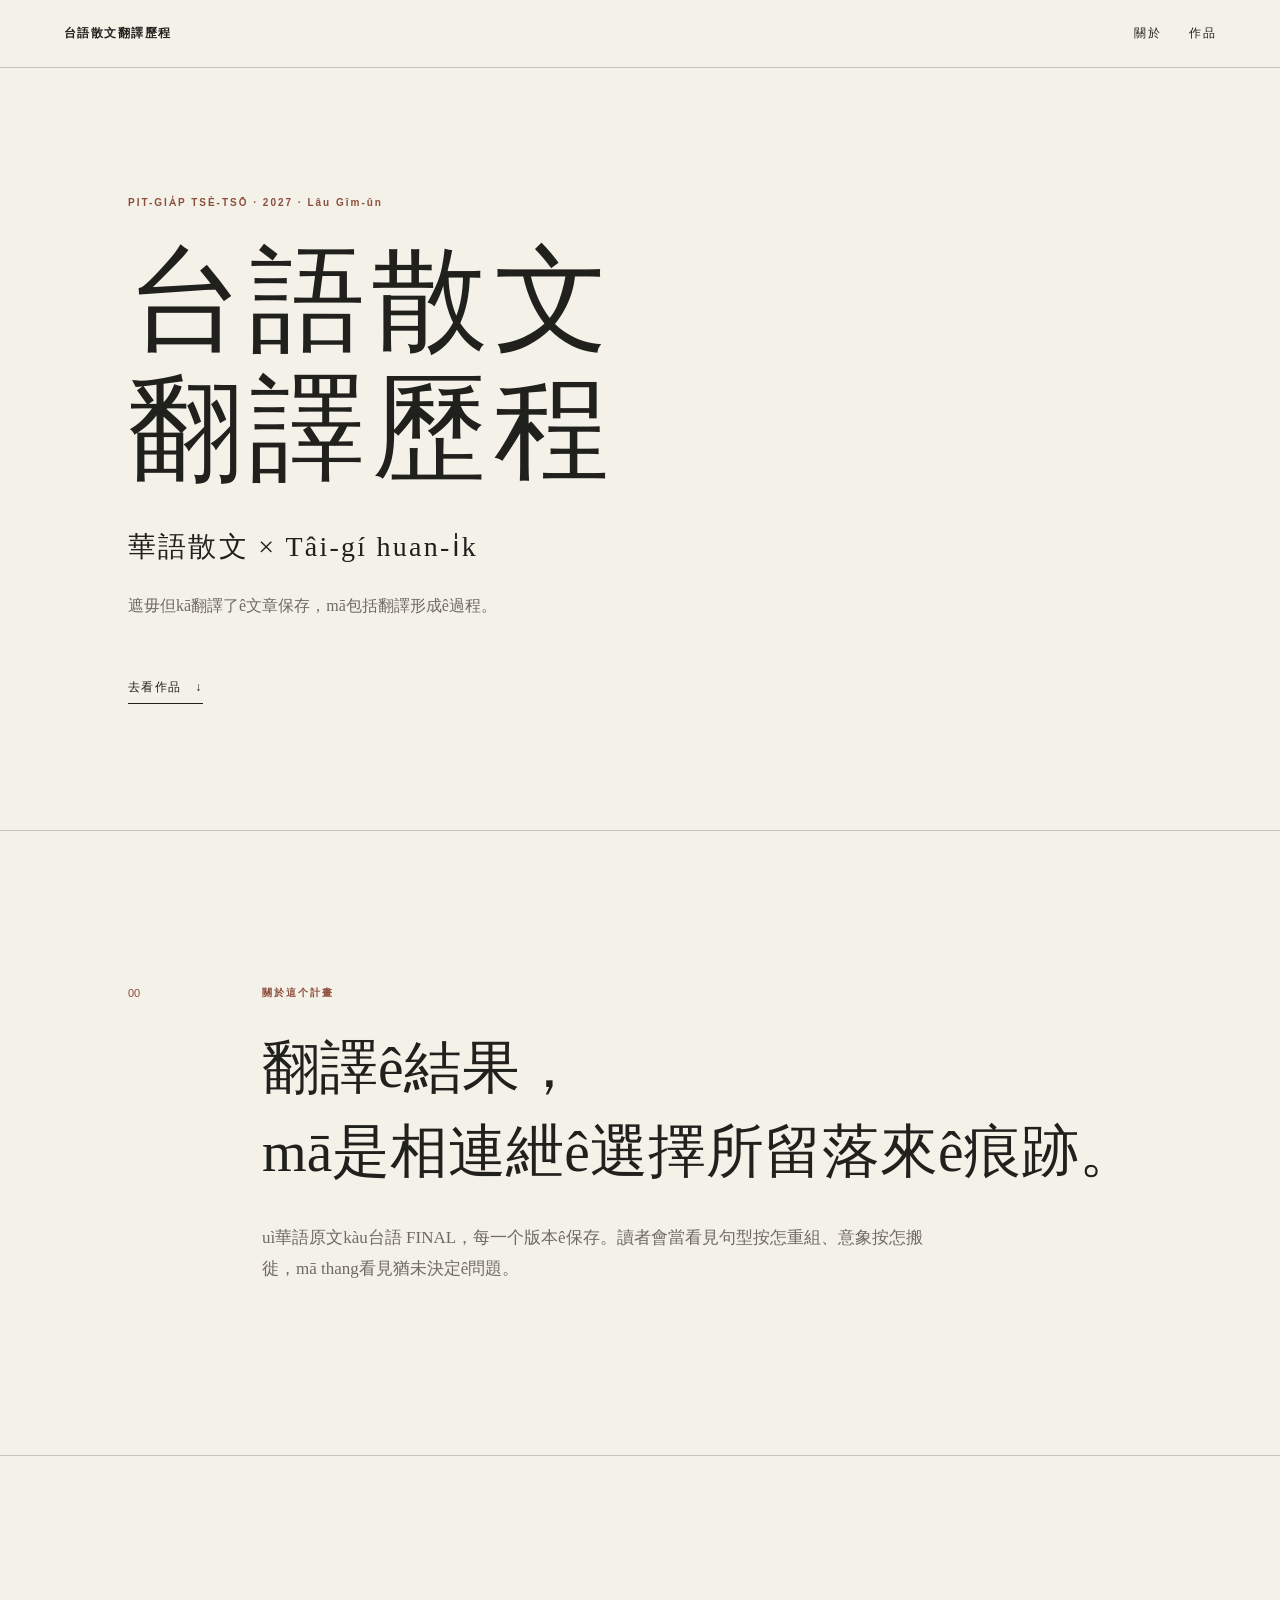
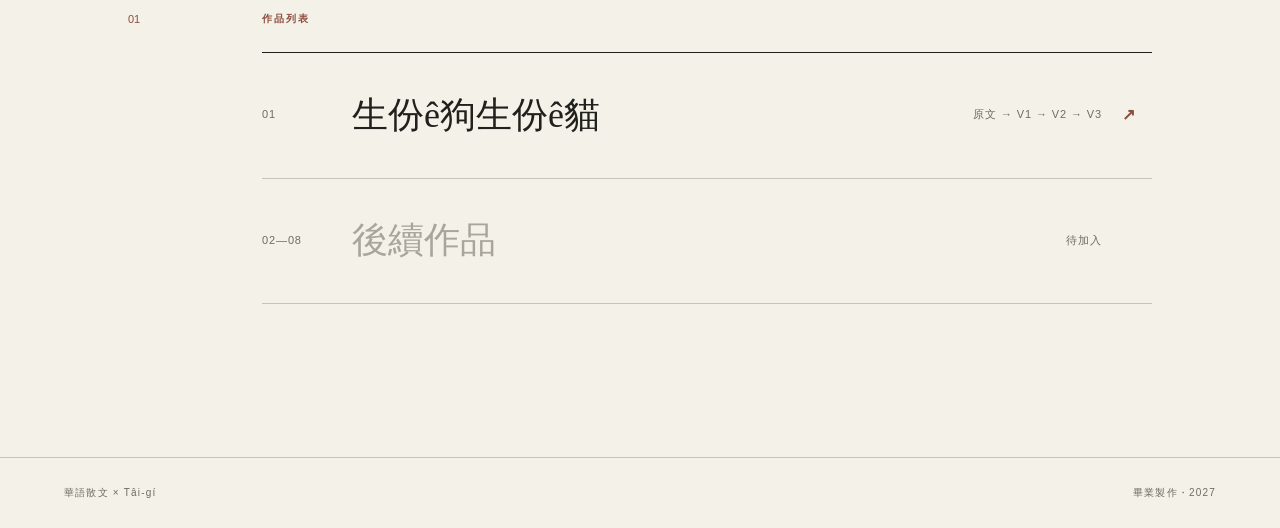
==== commit 51a6baf1: "Update index.html" ====
--- a/index.html
+++ b/index.html
@@ -1,6 +1,6 @@
 <!doctype html><html lang="zh-Hant"><head><meta charset="utf-8"><meta name="viewport" content="width=device-width,initial-scale=1"><meta name="description" content="華語散文到台語ê翻譯歷程。"><title>台語散文翻譯歷程</title><link rel="stylesheet" href="assets/style.css"></head>
 <body><header class="site-header"><a class="wordmark" href="index.html">台語散文翻譯歷程</a><nav><a href="#about">關於</a><a href="#works">作品</a></nav></header>
-<main><section class="hero"><p class="eyebrow">PIT-GIA̍P TSÈ-TSŌ · 2027 · Lâu Gîm-ûn </p><h1>台語散文<br>翻譯歷程</h1><p class="hero-subtitle">華語散文 × Tâi-gí</p><p class="lead">遮毋但kā翻譯了ê文章保存，mā包括翻譯形成ê過程。</p><a class="text-link" href="#works">去看作品　↓</a></section>
+<main><section class="hero"><p class="eyebrow">PIT-GIA̍P TSÈ-TSŌ · 2027 · Lâu Gîm-ûn </p><h1>台語散文<br>翻譯歷程</h1><p class="hero-subtitle">華語散文 × Tâi-gí huan-i̍k</p><p class="lead">遮毋但kā翻譯了ê文章保存，mā包括翻譯形成ê過程。</p><a class="text-link" href="#works">去看作品　↓</a></section>
 <section class="statement" id="about"><span class="section-index">00</span><div><p class="section-label">關於這个計畫</p><h2>翻譯ê結果，<br>mā是相連紲ê選擇所留落來ê痕跡。</h2><p>uì華語原文kàu台語 FINAL，每一个版本ê保存。讀者會當看見句型按怎重組、意象按怎搬徙，mā thang看見猶未決定ê問題。</p></div></section>
 <section class="works" id="works"><span class="section-index">01</span><div class="works-body"><p class="section-label">作品列表</p><a class="work-row" href="works/sing-hun-e-kau-sing-hun-e-niau.html"><span>01</span><strong>生份ê狗生份ê貓</strong><small>原文 → V1 → V2 → V3</small><b>↗</b></a><div class="work-row pending"><span>02—08</span><strong>後續作品</strong><small>待加入</small></div></div></section></main>
 <footer><span>華語散文 × Tâi-gí</span><span>畢業製作・2027</span></footer></body></html>
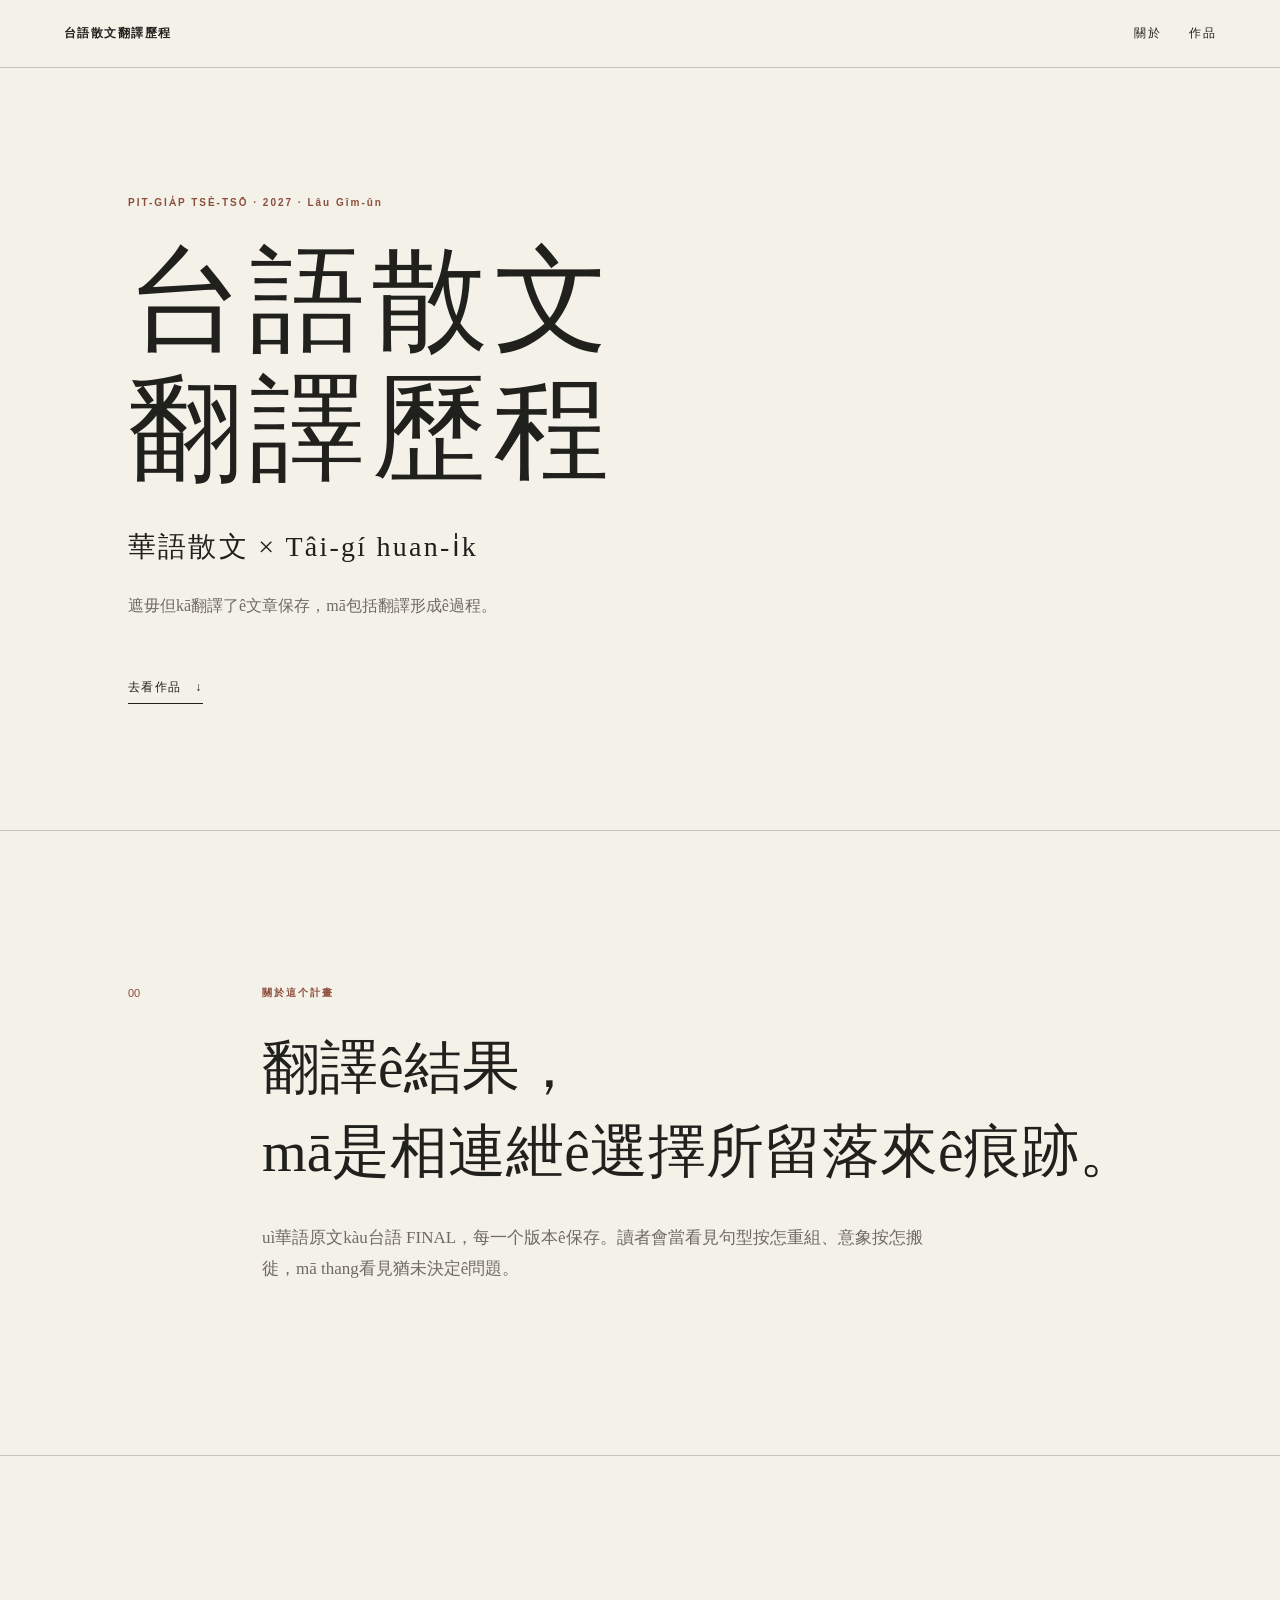
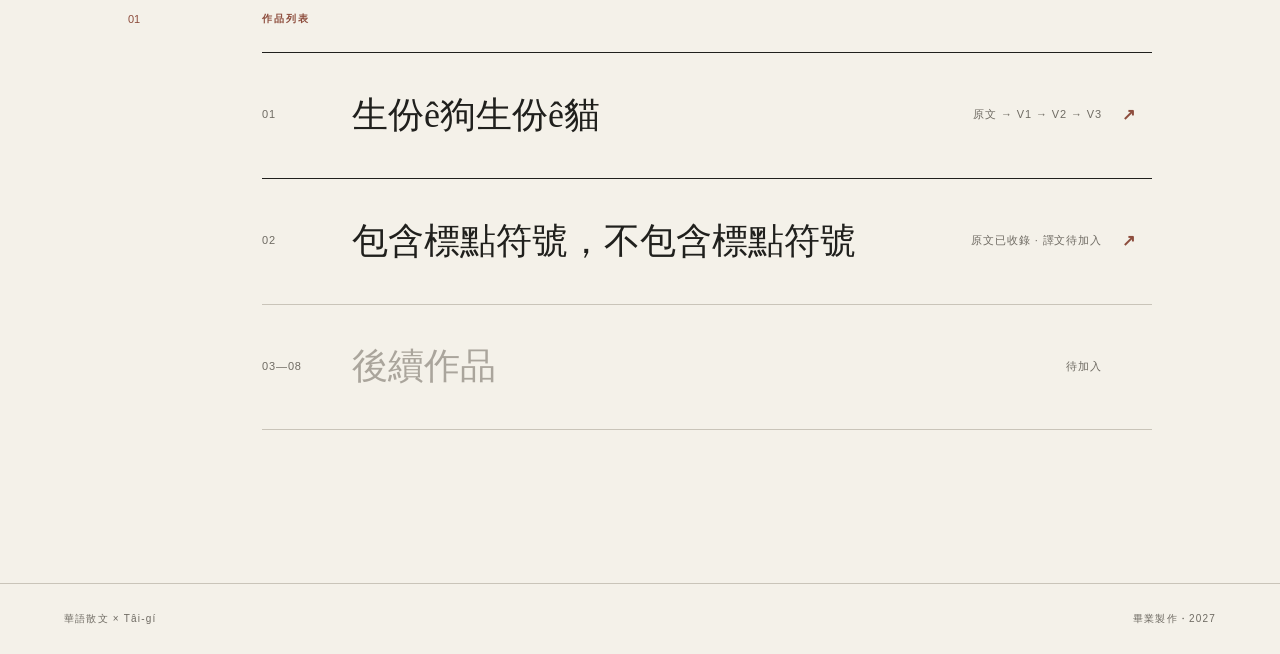
==== commit f2e3c5f7: "List second essay on homepage" ====
--- a/index.html
+++ b/index.html
@@ -2,5 +2,5 @@
 <body><header class="site-header"><a class="wordmark" href="index.html">台語散文翻譯歷程</a><nav><a href="#about">關於</a><a href="#works">作品</a></nav></header>
 <main><section class="hero"><p class="eyebrow">PIT-GIA̍P TSÈ-TSŌ · 2027 · Lâu Gîm-ûn </p><h1>台語散文<br>翻譯歷程</h1><p class="hero-subtitle">華語散文 × Tâi-gí huan-i̍k</p><p class="lead">遮毋但kā翻譯了ê文章保存，mā包括翻譯形成ê過程。</p><a class="text-link" href="#works">去看作品　↓</a></section>
 <section class="statement" id="about"><span class="section-index">00</span><div><p class="section-label">關於這个計畫</p><h2>翻譯ê結果，<br>mā是相連紲ê選擇所留落來ê痕跡。</h2><p>uì華語原文kàu台語 FINAL，每一个版本ê保存。讀者會當看見句型按怎重組、意象按怎搬徙，mā thang看見猶未決定ê問題。</p></div></section>
-<section class="works" id="works"><span class="section-index">01</span><div class="works-body"><p class="section-label">作品列表</p><a class="work-row" href="works/sing-hun-e-kau-sing-hun-e-niau.html"><span>01</span><strong>生份ê狗生份ê貓</strong><small>原文 → V1 → V2 → V3</small><b>↗</b></a><div class="work-row pending"><span>02—08</span><strong>後續作品</strong><small>待加入</small></div></div></section></main>
+<section class="works" id="works"><span class="section-index">01</span><div class="works-body"><p class="section-label">作品列表</p><a class="work-row" href="works/sing-hun-e-kau-sing-hun-e-niau.html"><span>01</span><strong>生份ê狗生份ê貓</strong><small>原文 → V1 → V2 → V3</small><b>↗</b></a><a class="work-row" href="works/bao-han-biao-dian-fu-hao.html"><span>02</span><strong>包含標點符號，不包含標點符號</strong><small>原文已收錄 · 譯文待加入</small><b>↗</b></a><div class="work-row pending"><span>03—08</span><strong>後續作品</strong><small>待加入</small></div></div></section></main>
 <footer><span>華語散文 × Tâi-gí</span><span>畢業製作・2027</span></footer></body></html>
